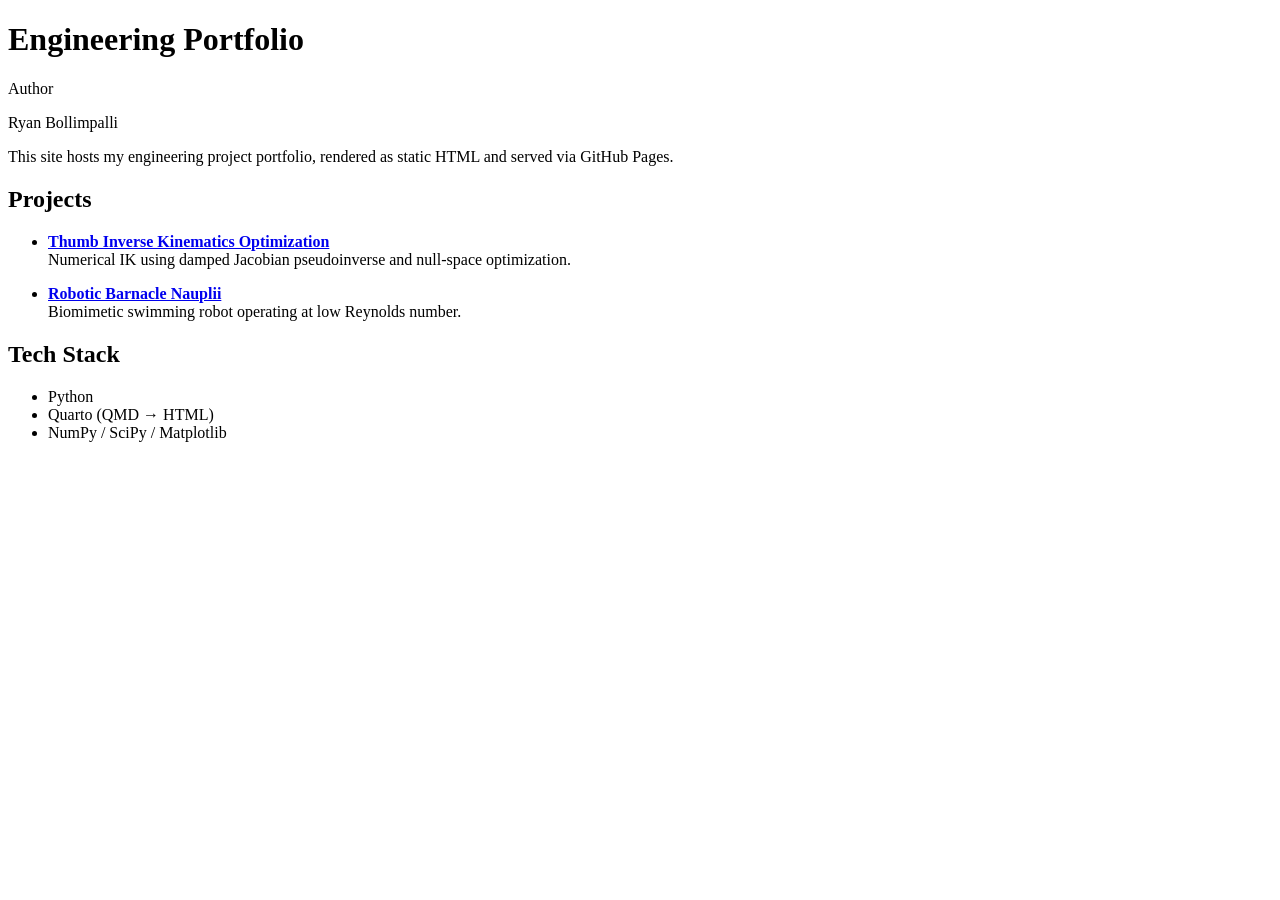
==== index.html @ d969be3b "Add files via upload" ====
<!DOCTYPE html>
<html xmlns="http://www.w3.org/1999/xhtml" lang="en" xml:lang="en"><head>

<meta charset="utf-8">
<meta name="generator" content="quarto-1.8.25">

<meta name="viewport" content="width=device-width, initial-scale=1.0, user-scalable=yes">

<meta name="author" content="Ryan Bollimpalli">

<title>Engineering Portfolio</title>
<style>
code{white-space: pre-wrap;}
span.smallcaps{font-variant: small-caps;}
div.columns{display: flex; gap: min(4vw, 1.5em);}
div.column{flex: auto; overflow-x: auto;}
div.hanging-indent{margin-left: 1.5em; text-indent: -1.5em;}
ul.task-list{list-style: none;}
ul.task-list li input[type="checkbox"] {
  width: 0.8em;
  margin: 0 0.8em 0.2em -1em; /* quarto-specific, see https://github.com/quarto-dev/quarto-cli/issues/4556 */ 
  vertical-align: middle;
}
</style>


<script src="index_files/libs/clipboard/clipboard.min.js"></script>
<script src="index_files/libs/quarto-html/quarto.js" type="module"></script>
<script src="index_files/libs/quarto-html/tabsets/tabsets.js" type="module"></script>
<script src="index_files/libs/quarto-html/axe/axe-check.js" type="module"></script>
<script src="index_files/libs/quarto-html/popper.min.js"></script>
<script src="index_files/libs/quarto-html/tippy.umd.min.js"></script>
<script src="index_files/libs/quarto-html/anchor.min.js"></script>
<link href="index_files/libs/quarto-html/tippy.css" rel="stylesheet">
<link href="index_files/libs/quarto-html/quarto-syntax-highlighting-7b89279ff1a6dce999919e0e67d4d9ec.css" rel="stylesheet" id="quarto-text-highlighting-styles">
<script src="index_files/libs/bootstrap/bootstrap.min.js"></script>
<link href="index_files/libs/bootstrap/bootstrap-icons.css" rel="stylesheet">
<link href="index_files/libs/bootstrap/bootstrap-a74871fe4945b66d259aafc266475145.min.css" rel="stylesheet" append-hash="true" id="quarto-bootstrap" data-mode="light">


</head>

<body class="fullcontent quarto-light">

<div id="quarto-content" class="page-columns page-rows-contents page-layout-article">

<main class="content" id="quarto-document-content">

<header id="title-block-header" class="quarto-title-block default">
<div class="quarto-title">
<h1 class="title">Engineering Portfolio</h1>
</div>



<div class="quarto-title-meta">

    <div>
    <div class="quarto-title-meta-heading">Author</div>
    <div class="quarto-title-meta-contents">
             <p>Ryan Bollimpalli </p>
          </div>
  </div>
    
  
    
  </div>
  


</header>


<p>This site hosts my engineering project portfolio, rendered as static HTML and served via GitHub Pages.</p>
<section id="projects" class="level2">
<h2 class="anchored" data-anchor-id="projects">Projects</h2>
<ul>
<li><p><strong><a href="thumb_optimization.html">Thumb Inverse Kinematics Optimization</a></strong><br>
Numerical IK using damped Jacobian pseudoinverse and null-space optimization.</p></li>
<li><p><strong><a href="barnacle-nauplii.html">Robotic Barnacle Nauplii</a></strong><br>
Biomimetic swimming robot operating at low Reynolds number.</p></li>
</ul>
</section>
<section id="tech-stack" class="level2">
<h2 class="anchored" data-anchor-id="tech-stack">Tech Stack</h2>
<ul>
<li>Python</li>
<li>Quarto (QMD → HTML)</li>
<li>NumPy / SciPy / Matplotlib</li>
</ul>
</section>

</main>
<!-- /main column -->
<script id="quarto-html-after-body" type="application/javascript">
  window.document.addEventListener("DOMContentLoaded", function (event) {
    const icon = "";
    const anchorJS = new window.AnchorJS();
    anchorJS.options = {
      placement: 'right',
      icon: icon
    };
    anchorJS.add('.anchored');
    const isCodeAnnotation = (el) => {
      for (const clz of el.classList) {
        if (clz.startsWith('code-annotation-')) {                     
          return true;
        }
      }
      return false;
    }
    const onCopySuccess = function(e) {
      // button target
      const button = e.trigger;
      // don't keep focus
      button.blur();
      // flash "checked"
      button.classList.add('code-copy-button-checked');
      var currentTitle = button.getAttribute("title");
      button.setAttribute("title", "Copied!");
      let tooltip;
      if (window.bootstrap) {
        button.setAttribute("data-bs-toggle", "tooltip");
        button.setAttribute("data-bs-placement", "left");
        button.setAttribute("data-bs-title", "Copied!");
        tooltip = new bootstrap.Tooltip(button, 
          { trigger: "manual", 
            customClass: "code-copy-button-tooltip",
            offset: [0, -8]});
        tooltip.show();    
      }
      setTimeout(function() {
        if (tooltip) {
          tooltip.hide();
          button.removeAttribute("data-bs-title");
          button.removeAttribute("data-bs-toggle");
          button.removeAttribute("data-bs-placement");
        }
        button.setAttribute("title", currentTitle);
        button.classList.remove('code-copy-button-checked');
      }, 1000);
      // clear code selection
      e.clearSelection();
    }
    const getTextToCopy = function(trigger) {
      const outerScaffold = trigger.parentElement.cloneNode(true);
      const codeEl = outerScaffold.querySelector('code');
      for (const childEl of codeEl.children) {
        if (isCodeAnnotation(childEl)) {
          childEl.remove();
        }
      }
      return codeEl.innerText;
    }
    const clipboard = new window.ClipboardJS('.code-copy-button:not([data-in-quarto-modal])', {
      text: getTextToCopy
    });
    clipboard.on('success', onCopySuccess);
    if (window.document.getElementById('quarto-embedded-source-code-modal')) {
      const clipboardModal = new window.ClipboardJS('.code-copy-button[data-in-quarto-modal]', {
        text: getTextToCopy,
        container: window.document.getElementById('quarto-embedded-source-code-modal')
      });
      clipboardModal.on('success', onCopySuccess);
    }
      var localhostRegex = new RegExp(/^(?:http|https):\/\/localhost\:?[0-9]*\//);
      var mailtoRegex = new RegExp(/^mailto:/);
        var filterRegex = new RegExp('/' + window.location.host + '/');
      var isInternal = (href) => {
          return filterRegex.test(href) || localhostRegex.test(href) || mailtoRegex.test(href);
      }
      // Inspect non-navigation links and adorn them if external
     var links = window.document.querySelectorAll('a[href]:not(.nav-link):not(.navbar-brand):not(.toc-action):not(.sidebar-link):not(.sidebar-item-toggle):not(.pagination-link):not(.no-external):not([aria-hidden]):not(.dropdown-item):not(.quarto-navigation-tool):not(.about-link)');
      for (var i=0; i<links.length; i++) {
        const link = links[i];
        if (!isInternal(link.href)) {
          // undo the damage that might have been done by quarto-nav.js in the case of
          // links that we want to consider external
          if (link.dataset.originalHref !== undefined) {
            link.href = link.dataset.originalHref;
          }
        }
      }
    function tippyHover(el, contentFn, onTriggerFn, onUntriggerFn) {
      const config = {
        allowHTML: true,
        maxWidth: 500,
        delay: 100,
        arrow: false,
        appendTo: function(el) {
            return el.parentElement;
        },
        interactive: true,
        interactiveBorder: 10,
        theme: 'quarto',
        placement: 'bottom-start',
      };
      if (contentFn) {
        config.content = contentFn;
      }
      if (onTriggerFn) {
        config.onTrigger = onTriggerFn;
      }
      if (onUntriggerFn) {
        config.onUntrigger = onUntriggerFn;
      }
      window.tippy(el, config); 
    }
    const noterefs = window.document.querySelectorAll('a[role="doc-noteref"]');
    for (var i=0; i<noterefs.length; i++) {
      const ref = noterefs[i];
      tippyHover(ref, function() {
        // use id or data attribute instead here
        let href = ref.getAttribute('data-footnote-href') || ref.getAttribute('href');
        try { href = new URL(href).hash; } catch {}
        const id = href.replace(/^#\/?/, "");
        const note = window.document.getElementById(id);
        if (note) {
          return note.innerHTML;
        } else {
          return "";
        }
      });
    }
    const xrefs = window.document.querySelectorAll('a.quarto-xref');
    const processXRef = (id, note) => {
      // Strip column container classes
      const stripColumnClz = (el) => {
        el.classList.remove("page-full", "page-columns");
        if (el.children) {
          for (const child of el.children) {
            stripColumnClz(child);
          }
        }
      }
      stripColumnClz(note)
      if (id === null || id.startsWith('sec-')) {
        // Special case sections, only their first couple elements
        const container = document.createElement("div");
        if (note.children && note.children.length > 2) {
          container.appendChild(note.children[0].cloneNode(true));
          for (let i = 1; i < note.children.length; i++) {
            const child = note.children[i];
            if (child.tagName === "P" && child.innerText === "") {
              continue;
            } else {
              container.appendChild(child.cloneNode(true));
              break;
            }
          }
          if (window.Quarto?.typesetMath) {
            window.Quarto.typesetMath(container);
          }
          return container.innerHTML
        } else {
          if (window.Quarto?.typesetMath) {
            window.Quarto.typesetMath(note);
          }
          return note.innerHTML;
        }
      } else {
        // Remove any anchor links if they are present
        const anchorLink = note.querySelector('a.anchorjs-link');
        if (anchorLink) {
          anchorLink.remove();
        }
        if (window.Quarto?.typesetMath) {
          window.Quarto.typesetMath(note);
        }
        if (note.classList.contains("callout")) {
          return note.outerHTML;
        } else {
          return note.innerHTML;
        }
      }
    }
    for (var i=0; i<xrefs.length; i++) {
      const xref = xrefs[i];
      tippyHover(xref, undefined, function(instance) {
        instance.disable();
        let url = xref.getAttribute('href');
        let hash = undefined; 
        if (url.startsWith('#')) {
          hash = url;
        } else {
          try { hash = new URL(url).hash; } catch {}
        }
        if (hash) {
          const id = hash.replace(/^#\/?/, "");
          const note = window.document.getElementById(id);
          if (note !== null) {
            try {
              const html = processXRef(id, note.cloneNode(true));
              instance.setContent(html);
            } finally {
              instance.enable();
              instance.show();
            }
          } else {
            // See if we can fetch this
            fetch(url.split('#')[0])
            .then(res => res.text())
            .then(html => {
              const parser = new DOMParser();
              const htmlDoc = parser.parseFromString(html, "text/html");
              const note = htmlDoc.getElementById(id);
              if (note !== null) {
                const html = processXRef(id, note);
                instance.setContent(html);
              } 
            }).finally(() => {
              instance.enable();
              instance.show();
            });
          }
        } else {
          // See if we can fetch a full url (with no hash to target)
          // This is a special case and we should probably do some content thinning / targeting
          fetch(url)
          .then(res => res.text())
          .then(html => {
            const parser = new DOMParser();
            const htmlDoc = parser.parseFromString(html, "text/html");
            const note = htmlDoc.querySelector('main.content');
            if (note !== null) {
              // This should only happen for chapter cross references
              // (since there is no id in the URL)
              // remove the first header
              if (note.children.length > 0 && note.children[0].tagName === "HEADER") {
                note.children[0].remove();
              }
              const html = processXRef(null, note);
              instance.setContent(html);
            } 
          }).finally(() => {
            instance.enable();
            instance.show();
          });
        }
      }, function(instance) {
      });
    }
        let selectedAnnoteEl;
        const selectorForAnnotation = ( cell, annotation) => {
          let cellAttr = 'data-code-cell="' + cell + '"';
          let lineAttr = 'data-code-annotation="' +  annotation + '"';
          const selector = 'span[' + cellAttr + '][' + lineAttr + ']';
          return selector;
        }
        const selectCodeLines = (annoteEl) => {
          const doc = window.document;
          const targetCell = annoteEl.getAttribute("data-target-cell");
          const targetAnnotation = annoteEl.getAttribute("data-target-annotation");
          const annoteSpan = window.document.querySelector(selectorForAnnotation(targetCell, targetAnnotation));
          const lines = annoteSpan.getAttribute("data-code-lines").split(",");
          const lineIds = lines.map((line) => {
            return targetCell + "-" + line;
          })
          let top = null;
          let height = null;
          let parent = null;
          if (lineIds.length > 0) {
              //compute the position of the single el (top and bottom and make a div)
              const el = window.document.getElementById(lineIds[0]);
              top = el.offsetTop;
              height = el.offsetHeight;
              parent = el.parentElement.parentElement;
            if (lineIds.length > 1) {
              const lastEl = window.document.getElementById(lineIds[lineIds.length - 1]);
              const bottom = lastEl.offsetTop + lastEl.offsetHeight;
              height = bottom - top;
            }
            if (top !== null && height !== null && parent !== null) {
              // cook up a div (if necessary) and position it 
              let div = window.document.getElementById("code-annotation-line-highlight");
              if (div === null) {
                div = window.document.createElement("div");
                div.setAttribute("id", "code-annotation-line-highlight");
                div.style.position = 'absolute';
                parent.appendChild(div);
              }
              div.style.top = top - 2 + "px";
              div.style.height = height + 4 + "px";
              div.style.left = 0;
              let gutterDiv = window.document.getElementById("code-annotation-line-highlight-gutter");
              if (gutterDiv === null) {
                gutterDiv = window.document.createElement("div");
                gutterDiv.setAttribute("id", "code-annotation-line-highlight-gutter");
                gutterDiv.style.position = 'absolute';
                const codeCell = window.document.getElementById(targetCell);
                const gutter = codeCell.querySelector('.code-annotation-gutter');
                gutter.appendChild(gutterDiv);
              }
              gutterDiv.style.top = top - 2 + "px";
              gutterDiv.style.height = height + 4 + "px";
            }
            selectedAnnoteEl = annoteEl;
          }
        };
        const unselectCodeLines = () => {
          const elementsIds = ["code-annotation-line-highlight", "code-annotation-line-highlight-gutter"];
          elementsIds.forEach((elId) => {
            const div = window.document.getElementById(elId);
            if (div) {
              div.remove();
            }
          });
          selectedAnnoteEl = undefined;
        };
          // Handle positioning of the toggle
      window.addEventListener(
        "resize",
        throttle(() => {
          elRect = undefined;
          if (selectedAnnoteEl) {
            selectCodeLines(selectedAnnoteEl);
          }
        }, 10)
      );
      function throttle(fn, ms) {
      let throttle = false;
      let timer;
        return (...args) => {
          if(!throttle) { // first call gets through
              fn.apply(this, args);
              throttle = true;
          } else { // all the others get throttled
              if(timer) clearTimeout(timer); // cancel #2
              timer = setTimeout(() => {
                fn.apply(this, args);
                timer = throttle = false;
              }, ms);
          }
        };
      }
        // Attach click handler to the DT
        const annoteDls = window.document.querySelectorAll('dt[data-target-cell]');
        for (const annoteDlNode of annoteDls) {
          annoteDlNode.addEventListener('click', (event) => {
            const clickedEl = event.target;
            if (clickedEl !== selectedAnnoteEl) {
              unselectCodeLines();
              const activeEl = window.document.querySelector('dt[data-target-cell].code-annotation-active');
              if (activeEl) {
                activeEl.classList.remove('code-annotation-active');
              }
              selectCodeLines(clickedEl);
              clickedEl.classList.add('code-annotation-active');
            } else {
              // Unselect the line
              unselectCodeLines();
              clickedEl.classList.remove('code-annotation-active');
            }
          });
        }
    const findCites = (el) => {
      const parentEl = el.parentElement;
      if (parentEl) {
        const cites = parentEl.dataset.cites;
        if (cites) {
          return {
            el,
            cites: cites.split(' ')
          };
        } else {
          return findCites(el.parentElement)
        }
      } else {
        return undefined;
      }
    };
    var bibliorefs = window.document.querySelectorAll('a[role="doc-biblioref"]');
    for (var i=0; i<bibliorefs.length; i++) {
      const ref = bibliorefs[i];
      const citeInfo = findCites(ref);
      if (citeInfo) {
        tippyHover(citeInfo.el, function() {
          var popup = window.document.createElement('div');
          citeInfo.cites.forEach(function(cite) {
            var citeDiv = window.document.createElement('div');
            citeDiv.classList.add('hanging-indent');
            citeDiv.classList.add('csl-entry');
            var biblioDiv = window.document.getElementById('ref-' + cite);
            if (biblioDiv) {
              citeDiv.innerHTML = biblioDiv.innerHTML;
            }
            popup.appendChild(citeDiv);
          });
          return popup.innerHTML;
        });
      }
    }
  });
  </script>
</div> <!-- /content -->




</body></html>
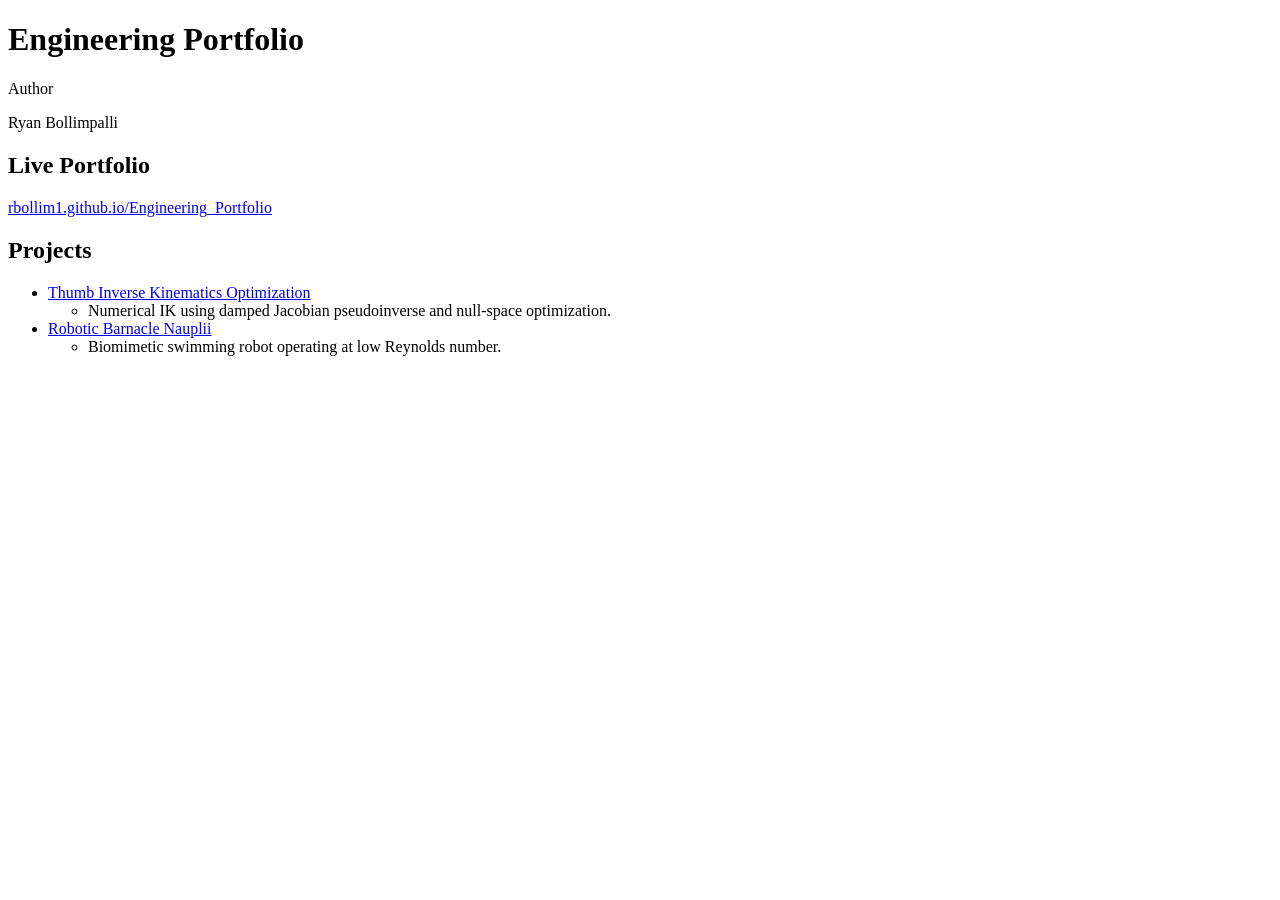
==== commit 1573fff2: "Add files via upload" ====
--- a/index.html
+++ b/index.html
@@ -71,22 +71,21 @@
 </header>
 
 
-<p>This site hosts my engineering project portfolio, rendered as static HTML and served via GitHub Pages.</p>
+<section id="live-portfolio" class="level2">
+<h2 class="anchored" data-anchor-id="live-portfolio">Live Portfolio</h2>
+<p><a href="https://rbollim1.github.io/Engineering_Portfolio/">rbollim1.github.io/Engineering_Portfolio</a></p>
+</section>
 <section id="projects" class="level2">
 <h2 class="anchored" data-anchor-id="projects">Projects</h2>
 <ul>
-<li><p><strong><a href="thumb_optimization.html">Thumb Inverse Kinematics Optimization</a></strong><br>
-Numerical IK using damped Jacobian pseudoinverse and null-space optimization.</p></li>
-<li><p><strong><a href="barnacle-nauplii.html">Robotic Barnacle Nauplii</a></strong><br>
-Biomimetic swimming robot operating at low Reynolds number.</p></li>
-</ul>
-</section>
-<section id="tech-stack" class="level2">
-<h2 class="anchored" data-anchor-id="tech-stack">Tech Stack</h2>
+<li><a href="thumb_optimization/">Thumb Inverse Kinematics Optimization</a>
 <ul>
-<li>Python</li>
-<li>Quarto (QMD → HTML)</li>
-<li>NumPy / SciPy / Matplotlib</li>
+<li>Numerical IK using damped Jacobian pseudoinverse and null-space optimization.</li>
+</ul></li>
+<li><a href="barnacle-nauplii/">Robotic Barnacle Nauplii</a>
+<ul>
+<li>Biomimetic swimming robot operating at low Reynolds number.</li>
+</ul></li>
 </ul>
 </section>
 
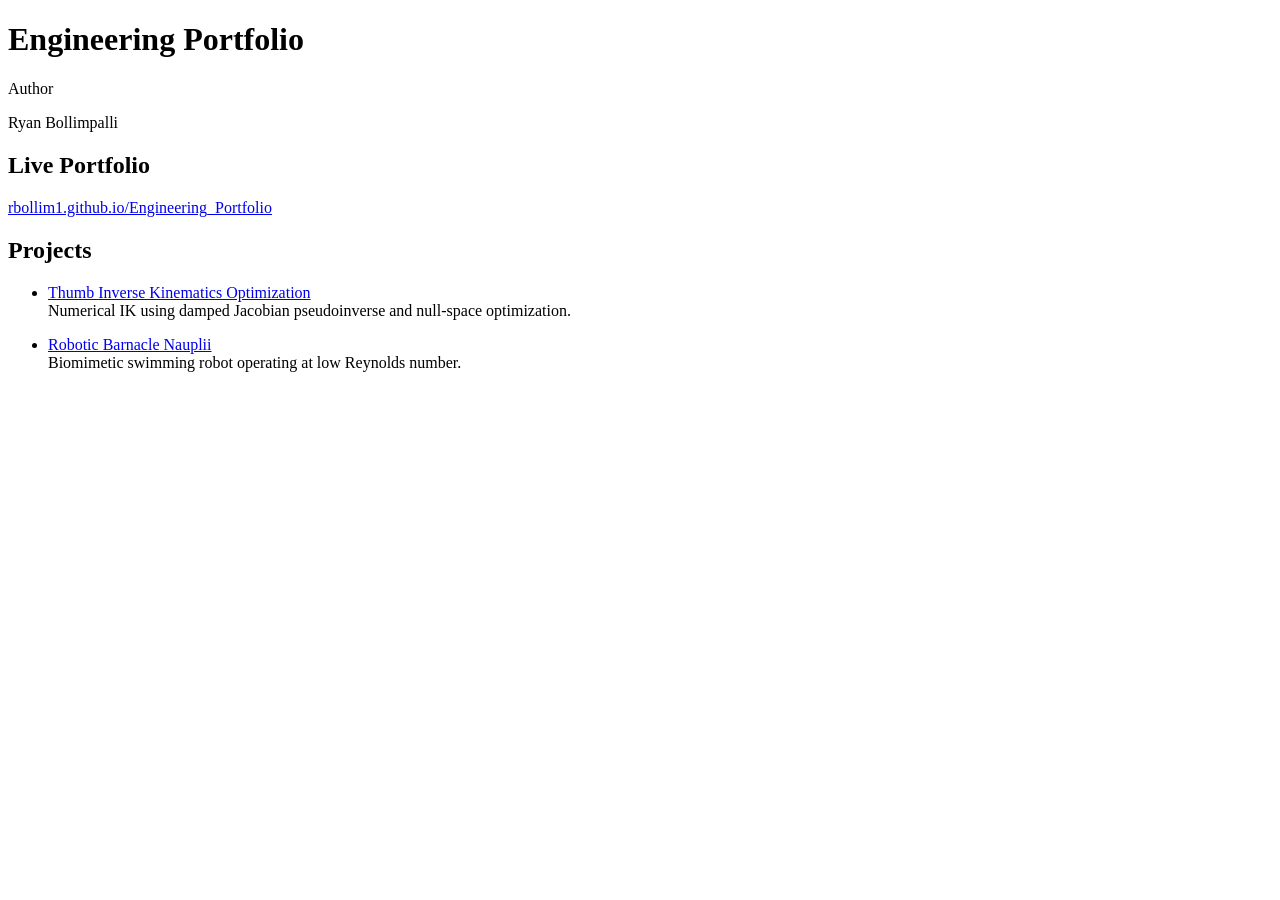
==== commit c60f9682: "Add files via upload" ====
--- a/index.html
+++ b/index.html
@@ -78,14 +78,10 @@
 <section id="projects" class="level2">
 <h2 class="anchored" data-anchor-id="projects">Projects</h2>
 <ul>
-<li><a href="thumb_optimization/">Thumb Inverse Kinematics Optimization</a>
-<ul>
-<li>Numerical IK using damped Jacobian pseudoinverse and null-space optimization.</li>
-</ul></li>
-<li><a href="barnacle-nauplii/">Robotic Barnacle Nauplii</a>
-<ul>
-<li>Biomimetic swimming robot operating at low Reynolds number.</li>
-</ul></li>
+<li><p><a href="thumb_optimization/index.html">Thumb Inverse Kinematics Optimization</a><br>
+Numerical IK using damped Jacobian pseudoinverse and null-space optimization.</p></li>
+<li><p><a href="barnacle-nauplii/index.html">Robotic Barnacle Nauplii</a><br>
+Biomimetic swimming robot operating at low Reynolds number.</p></li>
 </ul>
 </section>
 
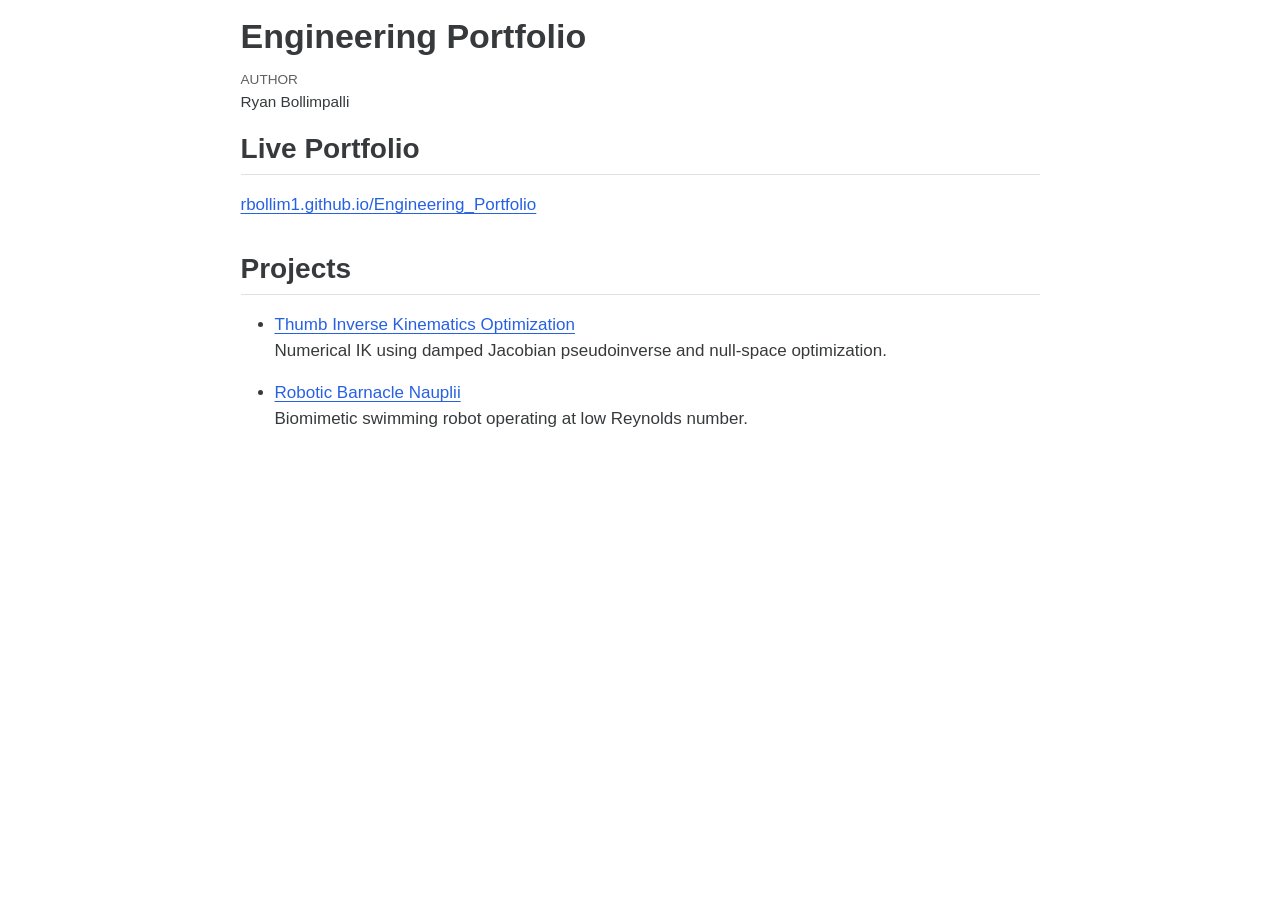
==== commit f4a1c0d9: "Add files via upload" ====
--- a/index.html
+++ b/index.html
@@ -78,9 +78,9 @@
 <section id="projects" class="level2">
 <h2 class="anchored" data-anchor-id="projects">Projects</h2>
 <ul>
-<li><p><a href="thumb_optimization/index.html">Thumb Inverse Kinematics Optimization</a><br>
+<li><p><a href="thumb_optimization/thumb_optimization.html">Thumb Inverse Kinematics Optimization</a><br>
 Numerical IK using damped Jacobian pseudoinverse and null-space optimization.</p></li>
-<li><p><a href="barnacle-nauplii/index.html">Robotic Barnacle Nauplii</a><br>
+<li><p><a href="barnacle-nauplii/barnacle-nauplii.html">Robotic Barnacle Nauplii</a><br>
 Biomimetic swimming robot operating at low Reynolds number.</p></li>
 </ul>
 </section>
--- a/index_files/libs/quarto-html/tippy.css
+++ b/index_files/libs/quarto-html/tippy.css
@@ -0,0 +1 @@
+.tippy-box[data-animation=fade][data-state=hidden]{opacity:0}[data-tippy-root]{max-width:calc(100vw - 10px)}.tippy-box{position:relative;background-color:#333;color:#fff;border-radius:4px;font-size:14px;line-height:1.4;white-space:normal;outline:0;transition-property:transform,visibility,opacity}.tippy-box[data-placement^=top]>.tippy-arrow{bottom:0}.tippy-box[data-placement^=top]>.tippy-arrow:before{bottom:-7px;left:0;border-width:8px 8px 0;border-top-color:initial;transform-origin:center top}.tippy-box[data-placement^=bottom]>.tippy-arrow{top:0}.tippy-box[data-placement^=bottom]>.tippy-arrow:before{top:-7px;left:0;border-width:0 8px 8px;border-bottom-color:initial;transform-origin:center bottom}.tippy-box[data-placement^=left]>.tippy-arrow{right:0}.tippy-box[data-placement^=left]>.tippy-arrow:before{border-width:8px 0 8px 8px;border-left-color:initial;right:-7px;transform-origin:center left}.tippy-box[data-placement^=right]>.tippy-arrow{left:0}.tippy-box[data-placement^=right]>.tippy-arrow:before{left:-7px;border-width:8px 8px 8px 0;border-right-color:initial;transform-origin:center right}.tippy-box[data-inertia][data-state=visible]{transition-timing-function:cubic-bezier(.54,1.5,.38,1.11)}.tippy-arrow{width:16px;height:16px;color:#333}.tippy-arrow:before{content:"";position:absolute;border-color:transparent;border-style:solid}.tippy-content{position:relative;padding:5px 9px;z-index:1}
--- a/index_files/libs/quarto-html/quarto-syntax-highlighting-7b89279ff1a6dce999919e0e67d4d9ec.css
+++ b/index_files/libs/quarto-html/quarto-syntax-highlighting-7b89279ff1a6dce999919e0e67d4d9ec.css
@@ -0,0 +1,236 @@
+/* quarto syntax highlight colors */
+:root {
+  --quarto-hl-ot-color: #003B4F;
+  --quarto-hl-at-color: #657422;
+  --quarto-hl-ss-color: #20794D;
+  --quarto-hl-an-color: #5E5E5E;
+  --quarto-hl-fu-color: #4758AB;
+  --quarto-hl-st-color: #20794D;
+  --quarto-hl-cf-color: #003B4F;
+  --quarto-hl-op-color: #5E5E5E;
+  --quarto-hl-er-color: #AD0000;
+  --quarto-hl-bn-color: #AD0000;
+  --quarto-hl-al-color: #AD0000;
+  --quarto-hl-va-color: #111111;
+  --quarto-hl-bu-color: inherit;
+  --quarto-hl-ex-color: inherit;
+  --quarto-hl-pp-color: #AD0000;
+  --quarto-hl-in-color: #5E5E5E;
+  --quarto-hl-vs-color: #20794D;
+  --quarto-hl-wa-color: #5E5E5E;
+  --quarto-hl-do-color: #5E5E5E;
+  --quarto-hl-im-color: #00769E;
+  --quarto-hl-ch-color: #20794D;
+  --quarto-hl-dt-color: #AD0000;
+  --quarto-hl-fl-color: #AD0000;
+  --quarto-hl-co-color: #5E5E5E;
+  --quarto-hl-cv-color: #5E5E5E;
+  --quarto-hl-cn-color: #8f5902;
+  --quarto-hl-sc-color: #5E5E5E;
+  --quarto-hl-dv-color: #AD0000;
+  --quarto-hl-kw-color: #003B4F;
+}
+
+/* other quarto variables */
+:root {
+  --quarto-font-monospace: SFMono-Regular, Menlo, Monaco, Consolas, "Liberation Mono", "Courier New", monospace;
+}
+
+/* syntax highlight based on Pandoc's rules */
+pre > code.sourceCode > span {
+  color: #003B4F;
+}
+
+code.sourceCode > span {
+  color: #003B4F;
+}
+
+div.sourceCode,
+div.sourceCode pre.sourceCode {
+  color: #003B4F;
+}
+
+/* Normal */
+code span {
+  color: #003B4F;
+}
+
+/* Alert */
+code span.al {
+  color: #AD0000;
+  font-style: inherit;
+}
+
+/* Annotation */
+code span.an {
+  color: #5E5E5E;
+  font-style: inherit;
+}
+
+/* Attribute */
+code span.at {
+  color: #657422;
+  font-style: inherit;
+}
+
+/* BaseN */
+code span.bn {
+  color: #AD0000;
+  font-style: inherit;
+}
+
+/* BuiltIn */
+code span.bu {
+  font-style: inherit;
+}
+
+/* ControlFlow */
+code span.cf {
+  color: #003B4F;
+  font-weight: bold;
+  font-style: inherit;
+}
+
+/* Char */
+code span.ch {
+  color: #20794D;
+  font-style: inherit;
+}
+
+/* Constant */
+code span.cn {
+  color: #8f5902;
+  font-style: inherit;
+}
+
+/* Comment */
+code span.co {
+  color: #5E5E5E;
+  font-style: inherit;
+}
+
+/* CommentVar */
+code span.cv {
+  color: #5E5E5E;
+  font-style: italic;
+}
+
+/* Documentation */
+code span.do {
+  color: #5E5E5E;
+  font-style: italic;
+}
+
+/* DataType */
+code span.dt {
+  color: #AD0000;
+  font-style: inherit;
+}
+
+/* DecVal */
+code span.dv {
+  color: #AD0000;
+  font-style: inherit;
+}
+
+/* Error */
+code span.er {
+  color: #AD0000;
+  font-style: inherit;
+}
+
+/* Extension */
+code span.ex {
+  font-style: inherit;
+}
+
+/* Float */
+code span.fl {
+  color: #AD0000;
+  font-style: inherit;
+}
+
+/* Function */
+code span.fu {
+  color: #4758AB;
+  font-style: inherit;
+}
+
+/* Import */
+code span.im {
+  color: #00769E;
+  font-style: inherit;
+}
+
+/* Information */
+code span.in {
+  color: #5E5E5E;
+  font-style: inherit;
+}
+
+/* Keyword */
+code span.kw {
+  color: #003B4F;
+  font-weight: bold;
+  font-style: inherit;
+}
+
+/* Operator */
+code span.op {
+  color: #5E5E5E;
+  font-style: inherit;
+}
+
+/* Other */
+code span.ot {
+  color: #003B4F;
+  font-style: inherit;
+}
+
+/* Preprocessor */
+code span.pp {
+  color: #AD0000;
+  font-style: inherit;
+}
+
+/* SpecialChar */
+code span.sc {
+  color: #5E5E5E;
+  font-style: inherit;
+}
+
+/* SpecialString */
+code span.ss {
+  color: #20794D;
+  font-style: inherit;
+}
+
+/* String */
+code span.st {
+  color: #20794D;
+  font-style: inherit;
+}
+
+/* Variable */
+code span.va {
+  color: #111111;
+  font-style: inherit;
+}
+
+/* VerbatimString */
+code span.vs {
+  color: #20794D;
+  font-style: inherit;
+}
+
+/* Warning */
+code span.wa {
+  color: #5E5E5E;
+  font-style: italic;
+}
+
+.prevent-inlining {
+  content: "</";
+}
+
+/*# sourceMappingURL=3944bc705cfaf4c80e56f77c5205168a.css.map */
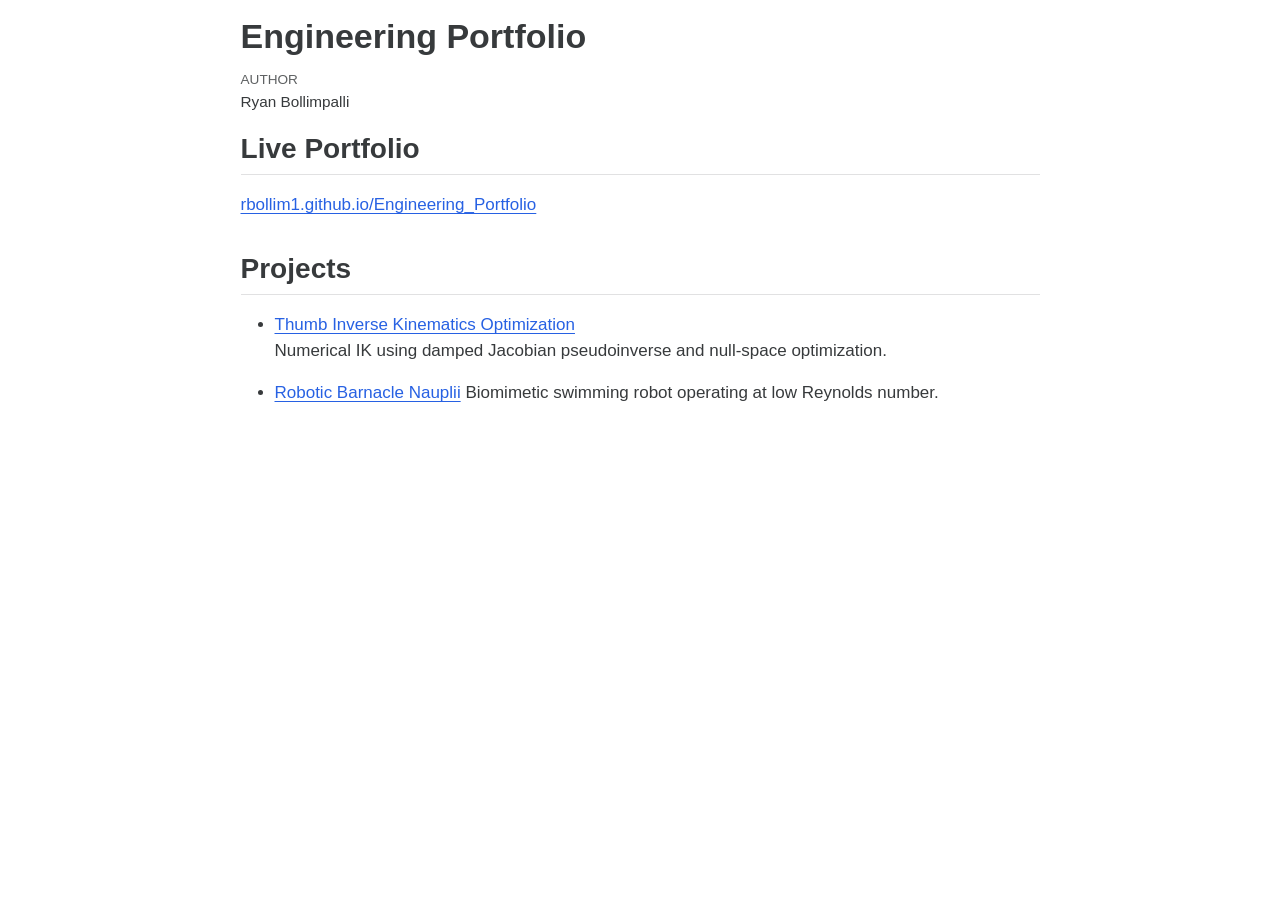
==== commit da7efcaf: "Add files via upload" ====
--- a/index.html
+++ b/index.html
@@ -80,8 +80,7 @@
 <ul>
 <li><p><a href="thumb_optimization/thumb_optimization.html">Thumb Inverse Kinematics Optimization</a><br>
 Numerical IK using damped Jacobian pseudoinverse and null-space optimization.</p></li>
-<li><p><a href="barnacle-nauplii/barnacle-nauplii.html">Robotic Barnacle Nauplii</a><br>
-Biomimetic swimming robot operating at low Reynolds number.</p></li>
+<li><p><a href="./barnacle-nauplii/barnacle-nauplii.html">Robotic Barnacle Nauplii</a> Biomimetic swimming robot operating at low Reynolds number.</p></li>
 </ul>
 </section>
 
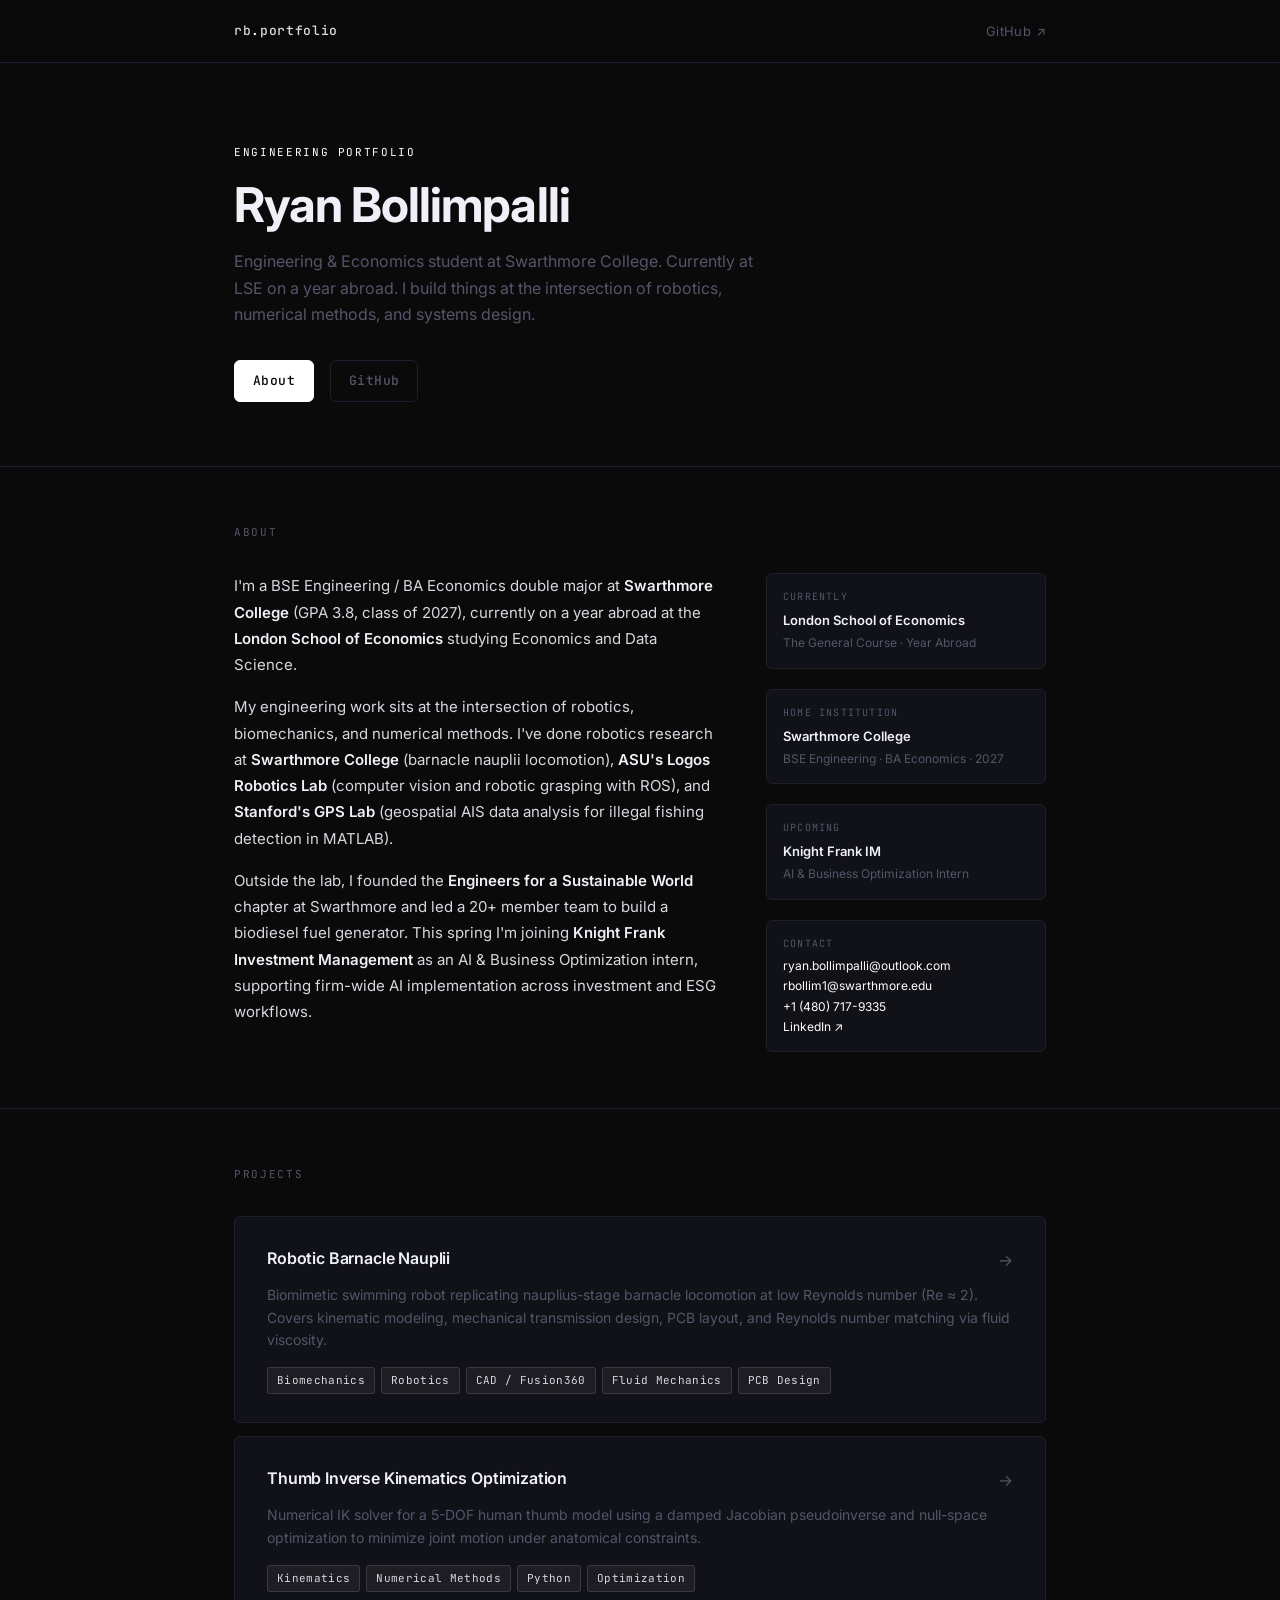
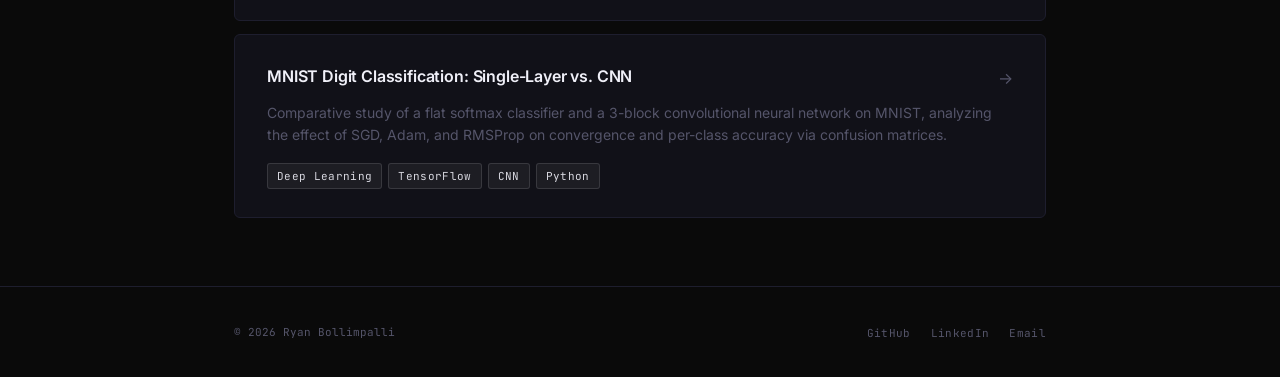
==== commit 558e2d91: "Add files via upload" ====
--- a/index.html
+++ b/index.html
@@ -1,494 +1,176 @@
 <!DOCTYPE html>
-<html xmlns="http://www.w3.org/1999/xhtml" lang="en" xml:lang="en"><head>
+<html lang="en">
+<head>
+  <meta charset="UTF-8" />
+  <meta name="viewport" content="width=device-width, initial-scale=1.0" />
+  <title>Ryan Bollimpalli — Engineering Portfolio</title>
+  <link rel="preconnect" href="https://fonts.googleapis.com" />
+  <link rel="preconnect" href="https://fonts.gstatic.com" crossorigin />
+  <link href="https://fonts.googleapis.com/css2?family=Inter:wght@400;500;600;700&family=JetBrains+Mono:wght@400;500&display=swap" rel="stylesheet" />
+  <link rel="stylesheet" href="styles.css" />
+</head>
+<body>
 
-<meta charset="utf-8">
-<meta name="generator" content="quarto-1.8.25">
+  <!-- Nav -->
+  <nav>
+    <div class="container">
+      <span class="nav-logo">rb<span>.</span>portfolio</span>
+      <ul class="nav-links">
+        <li><a href="https://github.com/rbollim1" target="_blank" rel="noopener">GitHub ↗</a></li>
+      </ul>
+    </div>
+  </nav>
 
-<meta name="viewport" content="width=device-width, initial-scale=1.0, user-scalable=yes">
+  <!-- Hero -->
+  <section class="hero">
+    <div class="container">
+      <p class="hero-eyebrow">Engineering Portfolio</p>
+      <h1>Ryan Bollimpalli</h1>
+      <p class="hero-sub">
+        Engineering &amp; Economics student at Swarthmore College. Currently at LSE on a year abroad.
+        I build things at the intersection of robotics, numerical methods, and systems design.
+      </p>
+      <div class="hero-links">
+        <a href="#about" class="btn btn-primary">About</a>
+        <a href="https://github.com/rbollim1" target="_blank" rel="noopener" class="btn btn-ghost">GitHub</a>
+      </div>
+    </div>
+  </section>
 
-<meta name="author" content="Ryan Bollimpalli">
+  <!-- About -->
+  <section class="section" id="about">
+    <div class="container">
+      <p class="section-label">About</p>
+      <div class="about-grid">
+        <div class="about-bio">
+          <p>
+            I'm a BSE Engineering / BA Economics double major at <strong>Swarthmore College</strong>
+            (GPA 3.8, class of 2027), currently on a year abroad at the
+            <strong>London School of Economics</strong> studying Economics and Data Science.
+          </p>
+          <p>
+            My engineering work sits at the intersection of robotics, biomechanics, and
+            numerical methods. I've done robotics research at
+            <strong>Swarthmore College</strong> (barnacle nauplii locomotion),
+            <strong>ASU's Logos Robotics Lab</strong> (computer vision and robotic grasping
+            with ROS), and <strong>Stanford's GPS Lab</strong> (geospatial AIS data analysis
+            for illegal fishing detection in MATLAB).
+          </p>
+          <p>
+            Outside the lab, I founded the <strong>Engineers for a Sustainable World</strong>
+            chapter at Swarthmore and led a 20+ member team to build a biodiesel fuel generator.
+            This spring I'm joining <strong>Knight Frank Investment Management</strong> as an
+            AI &amp; Business Optimization intern, supporting firm-wide AI implementation across
+            investment and ESG workflows.
+          </p>
+        </div>
+        <div class="about-meta">
+          <div class="meta-block">
+            <p class="meta-label">Currently</p>
+            <p class="meta-value">London School of Economics</p>
+            <p class="meta-sub">The General Course · Year Abroad</p>
+          </div>
+          <div class="meta-block">
+            <p class="meta-label">Home Institution</p>
+            <p class="meta-value">Swarthmore College</p>
+            <p class="meta-sub">BSE Engineering · BA Economics · 2027</p>
+          </div>
+          <div class="meta-block">
+            <p class="meta-label">Upcoming</p>
+            <p class="meta-value">Knight Frank IM</p>
+            <p class="meta-sub">AI &amp; Business Optimization Intern</p>
+          </div>
+          <div class="meta-block">
+            <p class="meta-label">Contact</p>
+            <p class="meta-sub"><a href="mailto:ryan.bollimpalli@outlook.com">ryan.bollimpalli@outlook.com</a></p>
+            <p class="meta-sub"><a href="mailto:rbollim1@swarthmore.edu">rbollim1@swarthmore.edu</a></p>
+            <p class="meta-sub"><a href="tel:+14807179335">+1 (480) 717-9335</a></p>
+            <p class="meta-sub"><a href="https://www.linkedin.com/in/ryan-bollimpalli/" target="_blank" rel="noopener">LinkedIn ↗</a></p>
+          </div>
+        </div>
+      </div>
+    </div>
+  </section>
 
-<title>Engineering Portfolio</title>
-<style>
-code{white-space: pre-wrap;}
-span.smallcaps{font-variant: small-caps;}
-div.columns{display: flex; gap: min(4vw, 1.5em);}
-div.column{flex: auto; overflow-x: auto;}
-div.hanging-indent{margin-left: 1.5em; text-indent: -1.5em;}
-ul.task-list{list-style: none;}
-ul.task-list li input[type="checkbox"] {
-  width: 0.8em;
-  margin: 0 0.8em 0.2em -1em; /* quarto-specific, see https://github.com/quarto-dev/quarto-cli/issues/4556 */ 
-  vertical-align: middle;
-}
-</style>
+  <!-- Projects -->
+  <section class="section">
+    <div class="container">
+      <p class="section-label">Projects</p>
 
+      <div class="project-list">
 
-<script src="index_files/libs/clipboard/clipboard.min.js"></script>
-<script src="index_files/libs/quarto-html/quarto.js" type="module"></script>
-<script src="index_files/libs/quarto-html/tabsets/tabsets.js" type="module"></script>
-<script src="index_files/libs/quarto-html/axe/axe-check.js" type="module"></script>
-<script src="index_files/libs/quarto-html/popper.min.js"></script>
-<script src="index_files/libs/quarto-html/tippy.umd.min.js"></script>
-<script src="index_files/libs/quarto-html/anchor.min.js"></script>
-<link href="index_files/libs/quarto-html/tippy.css" rel="stylesheet">
-<link href="index_files/libs/quarto-html/quarto-syntax-highlighting-7b89279ff1a6dce999919e0e67d4d9ec.css" rel="stylesheet" id="quarto-text-highlighting-styles">
-<script src="index_files/libs/bootstrap/bootstrap.min.js"></script>
-<link href="index_files/libs/bootstrap/bootstrap-icons.css" rel="stylesheet">
-<link href="index_files/libs/bootstrap/bootstrap-a74871fe4945b66d259aafc266475145.min.css" rel="stylesheet" append-hash="true" id="quarto-bootstrap" data-mode="light">
+        <a class="project-card" href="barnacle-nauplii/barnacle-nauplii.html">
+          <div class="project-card-header">
+            <h3>Robotic Barnacle Nauplii</h3>
+            <span class="project-arrow">→</span>
+          </div>
+          <p class="project-desc">
+            Biomimetic swimming robot replicating nauplius-stage barnacle locomotion at low
+            Reynolds number (Re ≈ 2). Covers kinematic modeling, mechanical transmission
+            design, PCB layout, and Reynolds number matching via fluid viscosity.
+          </p>
+          <div class="tags">
+            <span class="tag">Biomechanics</span>
+            <span class="tag">Robotics</span>
+            <span class="tag">CAD / Fusion360</span>
+            <span class="tag">Fluid Mechanics</span>
+            <span class="tag">PCB Design</span>
+          </div>
+        </a>
 
+        <a class="project-card" href="thumb_optimization/thumb_optimization.html">
+          <div class="project-card-header">
+            <h3>Thumb Inverse Kinematics Optimization</h3>
+            <span class="project-arrow">→</span>
+          </div>
+          <p class="project-desc">
+            Numerical IK solver for a 5-DOF human thumb model using a damped Jacobian
+            pseudoinverse and null-space optimization to minimize joint motion under
+            anatomical constraints.
+          </p>
+          <div class="tags">
+            <span class="tag tag-purple">Kinematics</span>
+            <span class="tag tag-purple">Numerical Methods</span>
+            <span class="tag tag-purple">Python</span>
+            <span class="tag tag-purple">Optimization</span>
+          </div>
+        </a>
 
-</head>
+<a class="project-card" href="cv-neural-network/cv-neural-network.html">
+          <div class="project-card-header">
+            <h3>MNIST Digit Classification: Single-Layer vs. CNN</h3>
+            <span class="project-arrow">→</span>
+          </div>
+          <p class="project-desc">
+            Comparative study of a flat softmax classifier and a 3-block convolutional
+            neural network on MNIST, analyzing the effect of SGD, Adam, and RMSProp
+            on convergence and per-class accuracy via confusion matrices.
+          </p>
+          <div class="tags">
+            <span class="tag tag-purple">Deep Learning</span>
+            <span class="tag tag-purple">TensorFlow</span>
+            <span class="tag tag-purple">CNN</span>
+            <span class="tag tag-purple">Python</span>
+          </div>
+        </a>
 
-<body class="fullcontent quarto-light">
+      </div>
+    </div>
+  </section>
 
-<div id="quarto-content" class="page-columns page-rows-contents page-layout-article">
+  <!-- Footer -->
+  <footer>
+    <div class="container">
+      <div class="footer-inner">
+        <span class="footer-copy">© 2026 Ryan Bollimpalli</span>
+        <ul class="footer-links">
+          <li><a href="https://github.com/rbollim1" target="_blank" rel="noopener">GitHub</a></li>
+          <li><a href="https://www.linkedin.com/in/ryan-bollimpalli/" target="_blank" rel="noopener">LinkedIn</a></li>
+          <li><a href="mailto:ryan.bollimpalli@outlook.com">Email</a></li>
+        </ul>
+      </div>
+    </div>
+  </footer>
 
-<main class="content" id="quarto-document-content">
-
-<header id="title-block-header" class="quarto-title-block default">
-<div class="quarto-title">
-<h1 class="title">Engineering Portfolio</h1>
-</div>
-
-
-
-<div class="quarto-title-meta">
-
-    <div>
-    <div class="quarto-title-meta-heading">Author</div>
-    <div class="quarto-title-meta-contents">
-             <p>Ryan Bollimpalli </p>
-          </div>
-  </div>
-    
-  
-    
-  </div>
-  
-
-
-</header>
-
-
-<section id="live-portfolio" class="level2">
-<h2 class="anchored" data-anchor-id="live-portfolio">Live Portfolio</h2>
-<p><a href="https://rbollim1.github.io/Engineering_Portfolio/">rbollim1.github.io/Engineering_Portfolio</a></p>
-</section>
-<section id="projects" class="level2">
-<h2 class="anchored" data-anchor-id="projects">Projects</h2>
-<ul>
-<li><p><a href="thumb_optimization/thumb_optimization.html">Thumb Inverse Kinematics Optimization</a><br>
-Numerical IK using damped Jacobian pseudoinverse and null-space optimization.</p></li>
-<li><p><a href="./barnacle-nauplii/barnacle-nauplii.html">Robotic Barnacle Nauplii</a> Biomimetic swimming robot operating at low Reynolds number.</p></li>
-</ul>
-</section>
-
-</main>
-<!-- /main column -->
-<script id="quarto-html-after-body" type="application/javascript">
-  window.document.addEventListener("DOMContentLoaded", function (event) {
-    const icon = "";
-    const anchorJS = new window.AnchorJS();
-    anchorJS.options = {
-      placement: 'right',
-      icon: icon
-    };
-    anchorJS.add('.anchored');
-    const isCodeAnnotation = (el) => {
-      for (const clz of el.classList) {
-        if (clz.startsWith('code-annotation-')) {                     
-          return true;
-        }
-      }
-      return false;
-    }
-    const onCopySuccess = function(e) {
-      // button target
-      const button = e.trigger;
-      // don't keep focus
-      button.blur();
-      // flash "checked"
-      button.classList.add('code-copy-button-checked');
-      var currentTitle = button.getAttribute("title");
-      button.setAttribute("title", "Copied!");
-      let tooltip;
-      if (window.bootstrap) {
-        button.setAttribute("data-bs-toggle", "tooltip");
-        button.setAttribute("data-bs-placement", "left");
-        button.setAttribute("data-bs-title", "Copied!");
-        tooltip = new bootstrap.Tooltip(button, 
-          { trigger: "manual", 
-            customClass: "code-copy-button-tooltip",
-            offset: [0, -8]});
-        tooltip.show();    
-      }
-      setTimeout(function() {
-        if (tooltip) {
-          tooltip.hide();
-          button.removeAttribute("data-bs-title");
-          button.removeAttribute("data-bs-toggle");
-          button.removeAttribute("data-bs-placement");
-        }
-        button.setAttribute("title", currentTitle);
-        button.classList.remove('code-copy-button-checked');
-      }, 1000);
-      // clear code selection
-      e.clearSelection();
-    }
-    const getTextToCopy = function(trigger) {
-      const outerScaffold = trigger.parentElement.cloneNode(true);
-      const codeEl = outerScaffold.querySelector('code');
-      for (const childEl of codeEl.children) {
-        if (isCodeAnnotation(childEl)) {
-          childEl.remove();
-        }
-      }
-      return codeEl.innerText;
-    }
-    const clipboard = new window.ClipboardJS('.code-copy-button:not([data-in-quarto-modal])', {
-      text: getTextToCopy
-    });
-    clipboard.on('success', onCopySuccess);
-    if (window.document.getElementById('quarto-embedded-source-code-modal')) {
-      const clipboardModal = new window.ClipboardJS('.code-copy-button[data-in-quarto-modal]', {
-        text: getTextToCopy,
-        container: window.document.getElementById('quarto-embedded-source-code-modal')
-      });
-      clipboardModal.on('success', onCopySuccess);
-    }
-      var localhostRegex = new RegExp(/^(?:http|https):\/\/localhost\:?[0-9]*\//);
-      var mailtoRegex = new RegExp(/^mailto:/);
-        var filterRegex = new RegExp('/' + window.location.host + '/');
-      var isInternal = (href) => {
-          return filterRegex.test(href) || localhostRegex.test(href) || mailtoRegex.test(href);
-      }
-      // Inspect non-navigation links and adorn them if external
-     var links = window.document.querySelectorAll('a[href]:not(.nav-link):not(.navbar-brand):not(.toc-action):not(.sidebar-link):not(.sidebar-item-toggle):not(.pagination-link):not(.no-external):not([aria-hidden]):not(.dropdown-item):not(.quarto-navigation-tool):not(.about-link)');
-      for (var i=0; i<links.length; i++) {
-        const link = links[i];
-        if (!isInternal(link.href)) {
-          // undo the damage that might have been done by quarto-nav.js in the case of
-          // links that we want to consider external
-          if (link.dataset.originalHref !== undefined) {
-            link.href = link.dataset.originalHref;
-          }
-        }
-      }
-    function tippyHover(el, contentFn, onTriggerFn, onUntriggerFn) {
-      const config = {
-        allowHTML: true,
-        maxWidth: 500,
-        delay: 100,
-        arrow: false,
-        appendTo: function(el) {
-            return el.parentElement;
-        },
-        interactive: true,
-        interactiveBorder: 10,
-        theme: 'quarto',
-        placement: 'bottom-start',
-      };
-      if (contentFn) {
-        config.content = contentFn;
-      }
-      if (onTriggerFn) {
-        config.onTrigger = onTriggerFn;
-      }
-      if (onUntriggerFn) {
-        config.onUntrigger = onUntriggerFn;
-      }
-      window.tippy(el, config); 
-    }
-    const noterefs = window.document.querySelectorAll('a[role="doc-noteref"]');
-    for (var i=0; i<noterefs.length; i++) {
-      const ref = noterefs[i];
-      tippyHover(ref, function() {
-        // use id or data attribute instead here
-        let href = ref.getAttribute('data-footnote-href') || ref.getAttribute('href');
-        try { href = new URL(href).hash; } catch {}
-        const id = href.replace(/^#\/?/, "");
-        const note = window.document.getElementById(id);
-        if (note) {
-          return note.innerHTML;
-        } else {
-          return "";
-        }
-      });
-    }
-    const xrefs = window.document.querySelectorAll('a.quarto-xref');
-    const processXRef = (id, note) => {
-      // Strip column container classes
-      const stripColumnClz = (el) => {
-        el.classList.remove("page-full", "page-columns");
-        if (el.children) {
-          for (const child of el.children) {
-            stripColumnClz(child);
-          }
-        }
-      }
-      stripColumnClz(note)
-      if (id === null || id.startsWith('sec-')) {
-        // Special case sections, only their first couple elements
-        const container = document.createElement("div");
-        if (note.children && note.children.length > 2) {
-          container.appendChild(note.children[0].cloneNode(true));
-          for (let i = 1; i < note.children.length; i++) {
-            const child = note.children[i];
-            if (child.tagName === "P" && child.innerText === "") {
-              continue;
-            } else {
-              container.appendChild(child.cloneNode(true));
-              break;
-            }
-          }
-          if (window.Quarto?.typesetMath) {
-            window.Quarto.typesetMath(container);
-          }
-          return container.innerHTML
-        } else {
-          if (window.Quarto?.typesetMath) {
-            window.Quarto.typesetMath(note);
-          }
-          return note.innerHTML;
-        }
-      } else {
-        // Remove any anchor links if they are present
-        const anchorLink = note.querySelector('a.anchorjs-link');
-        if (anchorLink) {
-          anchorLink.remove();
-        }
-        if (window.Quarto?.typesetMath) {
-          window.Quarto.typesetMath(note);
-        }
-        if (note.classList.contains("callout")) {
-          return note.outerHTML;
-        } else {
-          return note.innerHTML;
-        }
-      }
-    }
-    for (var i=0; i<xrefs.length; i++) {
-      const xref = xrefs[i];
-      tippyHover(xref, undefined, function(instance) {
-        instance.disable();
-        let url = xref.getAttribute('href');
-        let hash = undefined; 
-        if (url.startsWith('#')) {
-          hash = url;
-        } else {
-          try { hash = new URL(url).hash; } catch {}
-        }
-        if (hash) {
-          const id = hash.replace(/^#\/?/, "");
-          const note = window.document.getElementById(id);
-          if (note !== null) {
-            try {
-              const html = processXRef(id, note.cloneNode(true));
-              instance.setContent(html);
-            } finally {
-              instance.enable();
-              instance.show();
-            }
-          } else {
-            // See if we can fetch this
-            fetch(url.split('#')[0])
-            .then(res => res.text())
-            .then(html => {
-              const parser = new DOMParser();
-              const htmlDoc = parser.parseFromString(html, "text/html");
-              const note = htmlDoc.getElementById(id);
-              if (note !== null) {
-                const html = processXRef(id, note);
-                instance.setContent(html);
-              } 
-            }).finally(() => {
-              instance.enable();
-              instance.show();
-            });
-          }
-        } else {
-          // See if we can fetch a full url (with no hash to target)
-          // This is a special case and we should probably do some content thinning / targeting
-          fetch(url)
-          .then(res => res.text())
-          .then(html => {
-            const parser = new DOMParser();
-            const htmlDoc = parser.parseFromString(html, "text/html");
-            const note = htmlDoc.querySelector('main.content');
-            if (note !== null) {
-              // This should only happen for chapter cross references
-              // (since there is no id in the URL)
-              // remove the first header
-              if (note.children.length > 0 && note.children[0].tagName === "HEADER") {
-                note.children[0].remove();
-              }
-              const html = processXRef(null, note);
-              instance.setContent(html);
-            } 
-          }).finally(() => {
-            instance.enable();
-            instance.show();
-          });
-        }
-      }, function(instance) {
-      });
-    }
-        let selectedAnnoteEl;
-        const selectorForAnnotation = ( cell, annotation) => {
-          let cellAttr = 'data-code-cell="' + cell + '"';
-          let lineAttr = 'data-code-annotation="' +  annotation + '"';
-          const selector = 'span[' + cellAttr + '][' + lineAttr + ']';
-          return selector;
-        }
-        const selectCodeLines = (annoteEl) => {
-          const doc = window.document;
-          const targetCell = annoteEl.getAttribute("data-target-cell");
-          const targetAnnotation = annoteEl.getAttribute("data-target-annotation");
-          const annoteSpan = window.document.querySelector(selectorForAnnotation(targetCell, targetAnnotation));
-          const lines = annoteSpan.getAttribute("data-code-lines").split(",");
-          const lineIds = lines.map((line) => {
-            return targetCell + "-" + line;
-          })
-          let top = null;
-          let height = null;
-          let parent = null;
-          if (lineIds.length > 0) {
-              //compute the position of the single el (top and bottom and make a div)
-              const el = window.document.getElementById(lineIds[0]);
-              top = el.offsetTop;
-              height = el.offsetHeight;
-              parent = el.parentElement.parentElement;
-            if (lineIds.length > 1) {
-              const lastEl = window.document.getElementById(lineIds[lineIds.length - 1]);
-              const bottom = lastEl.offsetTop + lastEl.offsetHeight;
-              height = bottom - top;
-            }
-            if (top !== null && height !== null && parent !== null) {
-              // cook up a div (if necessary) and position it 
-              let div = window.document.getElementById("code-annotation-line-highlight");
-              if (div === null) {
-                div = window.document.createElement("div");
-                div.setAttribute("id", "code-annotation-line-highlight");
-                div.style.position = 'absolute';
-                parent.appendChild(div);
-              }
-              div.style.top = top - 2 + "px";
-              div.style.height = height + 4 + "px";
-              div.style.left = 0;
-              let gutterDiv = window.document.getElementById("code-annotation-line-highlight-gutter");
-              if (gutterDiv === null) {
-                gutterDiv = window.document.createElement("div");
-                gutterDiv.setAttribute("id", "code-annotation-line-highlight-gutter");
-                gutterDiv.style.position = 'absolute';
-                const codeCell = window.document.getElementById(targetCell);
-                const gutter = codeCell.querySelector('.code-annotation-gutter');
-                gutter.appendChild(gutterDiv);
-              }
-              gutterDiv.style.top = top - 2 + "px";
-              gutterDiv.style.height = height + 4 + "px";
-            }
-            selectedAnnoteEl = annoteEl;
-          }
-        };
-        const unselectCodeLines = () => {
-          const elementsIds = ["code-annotation-line-highlight", "code-annotation-line-highlight-gutter"];
-          elementsIds.forEach((elId) => {
-            const div = window.document.getElementById(elId);
-            if (div) {
-              div.remove();
-            }
-          });
-          selectedAnnoteEl = undefined;
-        };
-          // Handle positioning of the toggle
-      window.addEventListener(
-        "resize",
-        throttle(() => {
-          elRect = undefined;
-          if (selectedAnnoteEl) {
-            selectCodeLines(selectedAnnoteEl);
-          }
-        }, 10)
-      );
-      function throttle(fn, ms) {
-      let throttle = false;
-      let timer;
-        return (...args) => {
-          if(!throttle) { // first call gets through
-              fn.apply(this, args);
-              throttle = true;
-          } else { // all the others get throttled
-              if(timer) clearTimeout(timer); // cancel #2
-              timer = setTimeout(() => {
-                fn.apply(this, args);
-                timer = throttle = false;
-              }, ms);
-          }
-        };
-      }
-        // Attach click handler to the DT
-        const annoteDls = window.document.querySelectorAll('dt[data-target-cell]');
-        for (const annoteDlNode of annoteDls) {
-          annoteDlNode.addEventListener('click', (event) => {
-            const clickedEl = event.target;
-            if (clickedEl !== selectedAnnoteEl) {
-              unselectCodeLines();
-              const activeEl = window.document.querySelector('dt[data-target-cell].code-annotation-active');
-              if (activeEl) {
-                activeEl.classList.remove('code-annotation-active');
-              }
-              selectCodeLines(clickedEl);
-              clickedEl.classList.add('code-annotation-active');
-            } else {
-              // Unselect the line
-              unselectCodeLines();
-              clickedEl.classList.remove('code-annotation-active');
-            }
-          });
-        }
-    const findCites = (el) => {
-      const parentEl = el.parentElement;
-      if (parentEl) {
-        const cites = parentEl.dataset.cites;
-        if (cites) {
-          return {
-            el,
-            cites: cites.split(' ')
-          };
-        } else {
-          return findCites(el.parentElement)
-        }
-      } else {
-        return undefined;
-      }
-    };
-    var bibliorefs = window.document.querySelectorAll('a[role="doc-biblioref"]');
-    for (var i=0; i<bibliorefs.length; i++) {
-      const ref = bibliorefs[i];
-      const citeInfo = findCites(ref);
-      if (citeInfo) {
-        tippyHover(citeInfo.el, function() {
-          var popup = window.document.createElement('div');
-          citeInfo.cites.forEach(function(cite) {
-            var citeDiv = window.document.createElement('div');
-            citeDiv.classList.add('hanging-indent');
-            citeDiv.classList.add('csl-entry');
-            var biblioDiv = window.document.getElementById('ref-' + cite);
-            if (biblioDiv) {
-              citeDiv.innerHTML = biblioDiv.innerHTML;
-            }
-            popup.appendChild(citeDiv);
-          });
-          return popup.innerHTML;
-        });
-      }
-    }
-  });
-  </script>
-</div> <!-- /content -->
-
-
-
-
-</body></html>+</body>
+</html>
--- a/styles.css
+++ b/styles.css
@@ -0,0 +1,487 @@
+/* ── Reset & Base ─────────────────────────────────────────── */
+*, *::before, *::after { box-sizing: border-box; margin: 0; padding: 0; }
+
+:root {
+  --bg:       #0a0a0a;
+  --surface:  #111118;
+  --raise:    #16161f;
+  --border:   #1e1e2e;
+  --text:     #d8d8e0;
+  --muted:    #55556a;
+  --accent:   #ffffff;
+  --accent2:  #ffffff;
+  --danger:   #ff6b6b;
+  --radius:   6px;
+  --max-w:    860px;
+  --mono:     'JetBrains Mono', 'Fira Mono', monospace;
+  --sans:     'Inter', system-ui, -apple-system, sans-serif;
+}
+
+html { scroll-behavior: smooth; }
+
+body {
+  background: var(--bg);
+  color: var(--text);
+  font-family: var(--sans);
+  font-size: 15px;
+  line-height: 1.7;
+  -webkit-font-smoothing: antialiased;
+}
+
+a { color: var(--accent); text-decoration: none; }
+a:hover { text-decoration: underline; text-underline-offset: 3px; }
+
+img { max-width: 100%; height: auto; display: block; border-radius: var(--radius); }
+
+/* ── Layout ───────────────────────────────────────────────── */
+.container {
+  max-width: var(--max-w);
+  margin: 0 auto;
+  padding: 0 24px;
+}
+
+/* ── Nav ──────────────────────────────────────────────────── */
+nav {
+  border-bottom: 1px solid var(--border);
+  padding: 18px 0;
+  position: sticky;
+  top: 0;
+  background: rgba(10,10,10,0.92);
+  backdrop-filter: blur(10px);
+  z-index: 100;
+}
+
+nav .container {
+  display: flex;
+  align-items: center;
+  justify-content: space-between;
+}
+
+.nav-logo {
+  font-family: var(--mono);
+  font-size: 13px;
+  color: var(--text);
+  letter-spacing: 0.05em;
+  font-weight: 500;
+}
+
+.nav-logo span { color: var(--accent); }
+
+.nav-links {
+  display: flex;
+  gap: 24px;
+  align-items: center;
+  list-style: none;
+}
+
+.nav-links a {
+  font-size: 13px;
+  color: var(--muted);
+  letter-spacing: 0.03em;
+  transition: color 0.15s;
+}
+
+.nav-links a:hover { color: var(--text); text-decoration: none; }
+
+.nav-back {
+  font-family: var(--mono);
+  font-size: 12px;
+  color: var(--muted);
+  display: flex;
+  align-items: center;
+  gap: 6px;
+  transition: color 0.15s;
+}
+.nav-back:hover { color: var(--accent); text-decoration: none; }
+.nav-back::before { content: '←'; }
+
+/* ── Hero ─────────────────────────────────────────────────── */
+.hero {
+  padding: 80px 0 64px;
+  border-bottom: 1px solid var(--border);
+}
+
+.hero-eyebrow {
+  font-family: var(--mono);
+  font-size: 11px;
+  color: var(--accent);
+  letter-spacing: 0.15em;
+  text-transform: uppercase;
+  margin-bottom: 16px;
+}
+
+.hero h1 {
+  font-size: clamp(32px, 5vw, 48px);
+  font-weight: 700;
+  color: #f0f0f8;
+  letter-spacing: -0.02em;
+  line-height: 1.15;
+  margin-bottom: 16px;
+}
+
+.hero-sub {
+  font-size: 16px;
+  color: var(--muted);
+  max-width: 520px;
+  line-height: 1.65;
+}
+
+.hero-links {
+  display: flex;
+  gap: 16px;
+  margin-top: 32px;
+  flex-wrap: wrap;
+}
+
+.btn {
+  display: inline-flex;
+  align-items: center;
+  gap: 8px;
+  padding: 9px 18px;
+  border-radius: var(--radius);
+  font-size: 13px;
+  font-family: var(--mono);
+  font-weight: 500;
+  letter-spacing: 0.03em;
+  transition: all 0.15s;
+  cursor: pointer;
+}
+
+.btn-primary {
+  background: var(--accent);
+  color: #0a0a0a;
+  border: 1px solid var(--accent);
+}
+.btn-primary:hover { background: #e0e0e0; text-decoration: none; }
+
+.btn-ghost {
+  background: transparent;
+  color: var(--muted);
+  border: 1px solid var(--border);
+}
+.btn-ghost:hover { border-color: var(--muted); color: var(--text); text-decoration: none; }
+
+/* ── Section ──────────────────────────────────────────────── */
+.section {
+  padding: 56px 0;
+  border-bottom: 1px solid var(--border);
+}
+.section:last-of-type { border-bottom: none; }
+
+.section-label {
+  font-family: var(--mono);
+  font-size: 11px;
+  color: var(--muted);
+  letter-spacing: 0.15em;
+  text-transform: uppercase;
+  margin-bottom: 32px;
+}
+
+/* ── About Section ────────────────────────────────────────── */
+.about-grid {
+  display: grid;
+  grid-template-columns: 1fr 280px;
+  gap: 48px;
+  align-items: start;
+}
+
+.about-bio p {
+  font-size: 15px;
+  color: var(--text);
+  margin-bottom: 16px;
+  line-height: 1.75;
+}
+.about-bio p:last-child { margin-bottom: 0; }
+.about-bio strong { color: #f0f0f8; font-weight: 600; }
+
+.about-meta {
+  display: flex;
+  flex-direction: column;
+  gap: 20px;
+}
+
+.meta-block {
+  padding: 14px 16px;
+  background: var(--surface);
+  border: 1px solid var(--border);
+  border-radius: var(--radius);
+}
+
+.meta-label {
+  font-family: var(--mono);
+  font-size: 10px;
+  color: var(--muted);
+  letter-spacing: 0.12em;
+  text-transform: uppercase;
+  margin-bottom: 4px;
+}
+
+.meta-value {
+  font-size: 13px;
+  font-weight: 600;
+  color: #f0f0f8;
+  margin-bottom: 2px;
+}
+
+.meta-sub {
+  font-size: 12px;
+  color: var(--muted);
+}
+.meta-sub a { color: var(--accent); font-size: 12px; }
+
+@media (max-width: 700px) {
+  .about-grid { grid-template-columns: 1fr; gap: 32px; }
+}
+
+/* ── Project Cards (index) ────────────────────────────────── */
+.project-list { display: flex; flex-direction: column; gap: 1px; }
+
+.project-card {
+  display: block;
+  background: var(--surface);
+  border: 1px solid var(--border);
+  border-radius: var(--radius);
+  padding: 28px 32px;
+  transition: border-color 0.15s, background 0.15s;
+  margin-bottom: 12px;
+}
+.project-card:hover {
+  border-color: #2e2e42;
+  background: var(--raise);
+  text-decoration: none;
+}
+
+.project-card-header {
+  display: flex;
+  align-items: flex-start;
+  justify-content: space-between;
+  gap: 16px;
+  margin-bottom: 10px;
+}
+
+.project-card h3 {
+  font-size: 16px;
+  font-weight: 600;
+  color: #f0f0f8;
+  letter-spacing: -0.01em;
+}
+
+.project-arrow {
+  color: var(--muted);
+  font-size: 16px;
+  transition: transform 0.15s, color 0.15s;
+  flex-shrink: 0;
+  margin-top: 2px;
+}
+.project-card:hover .project-arrow { transform: translateX(4px); color: var(--accent); }
+
+.project-desc {
+  font-size: 14px;
+  color: var(--muted);
+  line-height: 1.6;
+  margin-bottom: 16px;
+}
+
+.tags {
+  display: flex;
+  flex-wrap: wrap;
+  gap: 6px;
+}
+
+.tag {
+  font-family: var(--mono);
+  font-size: 11px;
+  padding: 3px 9px;
+  border-radius: 3px;
+  background: rgba(255,255,255,0.05);
+  color: var(--text);
+  border: 1px solid rgba(255,255,255,0.12);
+  letter-spacing: 0.03em;
+}
+
+.tag-purple {
+  background: rgba(255,255,255,0.05);
+  color: var(--text);
+  border-color: rgba(255,255,255,0.12);
+}
+
+/* ── Code Block ───────────────────────────────────────────── */
+pre.code-block {
+  font-family: var(--mono);
+  font-size: 12px;
+  background: var(--surface);
+  border: 1px solid var(--border);
+  border-radius: var(--radius);
+  padding: 14px 18px;
+  color: var(--text);
+  margin: 16px 0 24px;
+  overflow-x: auto;
+  line-height: 1.7;
+  white-space: pre;
+}
+
+/* ── Project Page ─────────────────────────────────────────── */
+.project-header {
+  padding: 56px 0 48px;
+  border-bottom: 1px solid var(--border);
+}
+
+.project-header .eyebrow {
+  font-family: var(--mono);
+  font-size: 11px;
+  color: var(--accent);
+  letter-spacing: 0.15em;
+  text-transform: uppercase;
+  margin-bottom: 12px;
+}
+
+.project-header h1 {
+  font-size: clamp(24px, 4vw, 36px);
+  font-weight: 700;
+  color: #f0f0f8;
+  letter-spacing: -0.02em;
+  line-height: 1.2;
+  margin-bottom: 10px;
+}
+
+.project-header .subtitle {
+  font-size: 15px;
+  color: var(--muted);
+  margin-bottom: 20px;
+}
+
+/* ── Project Content ──────────────────────────────────────── */
+.project-body {
+  padding: 48px 0;
+}
+
+.project-body h2 {
+  font-size: 18px;
+  font-weight: 600;
+  color: #f0f0f8;
+  letter-spacing: -0.01em;
+  margin: 48px 0 16px;
+  padding-top: 48px;
+  border-top: 1px solid var(--border);
+}
+.project-body h2:first-child { margin-top: 0; padding-top: 0; border-top: none; }
+
+.project-body h3 {
+  font-size: 14px;
+  font-weight: 600;
+  color: var(--text);
+  letter-spacing: 0.02em;
+  text-transform: uppercase;
+  font-family: var(--mono);
+  margin: 32px 0 12px;
+  color: var(--muted);
+}
+
+.project-body p {
+  color: var(--text);
+  margin-bottom: 16px;
+  font-size: 15px;
+}
+
+.project-body ul, .project-body ol {
+  margin: 0 0 16px 20px;
+  color: var(--text);
+}
+.project-body li { margin-bottom: 6px; font-size: 15px; }
+
+.project-body strong { color: #f0f0f8; font-weight: 600; }
+
+.figure {
+  margin: 32px 0;
+  background: var(--surface);
+  border: 1px solid var(--border);
+  border-radius: var(--radius);
+  overflow: hidden;
+}
+
+.figure img {
+  width: 100%;
+  border-radius: 0;
+  display: block;
+}
+
+.figure figcaption {
+  padding: 12px 16px;
+  font-size: 12px;
+  color: var(--muted);
+  font-family: var(--mono);
+  border-top: 1px solid var(--border);
+  line-height: 1.5;
+}
+
+/* Summary box */
+.summary-box {
+  background: var(--surface);
+  border: 1px solid var(--border);
+  border-left: 3px solid var(--accent);
+  border-radius: var(--radius);
+  padding: 20px 24px;
+  margin-bottom: 32px;
+}
+.summary-box p { margin: 0; font-size: 15px; }
+
+/* Skills grid */
+.skills-grid {
+  display: flex;
+  flex-wrap: wrap;
+  gap: 8px;
+  margin-top: 8px;
+}
+
+.skill-item {
+  font-family: var(--mono);
+  font-size: 12px;
+  padding: 5px 12px;
+  background: var(--surface);
+  border: 1px solid var(--border);
+  border-radius: 3px;
+  color: var(--text);
+}
+
+/* ── Footer ───────────────────────────────────────────────── */
+footer {
+  border-top: 1px solid var(--border);
+  padding: 32px 0;
+  margin-top: 0;
+}
+
+.footer-inner {
+  display: flex;
+  align-items: center;
+  justify-content: space-between;
+  flex-wrap: wrap;
+  gap: 12px;
+}
+
+.footer-copy {
+  font-family: var(--mono);
+  font-size: 11px;
+  color: var(--muted);
+}
+
+.footer-links {
+  display: flex;
+  gap: 20px;
+  list-style: none;
+}
+
+.footer-links a {
+  font-family: var(--mono);
+  font-size: 11px;
+  color: var(--muted);
+  transition: color 0.15s;
+  letter-spacing: 0.03em;
+}
+.footer-links a:hover { color: var(--text); text-decoration: none; }
+
+/* ── Responsive ───────────────────────────────────────────── */
+@media (max-width: 600px) {
+  .hero { padding: 52px 0 44px; }
+  .project-card { padding: 20px; }
+  .footer-inner { flex-direction: column; align-items: flex-start; }
+}
